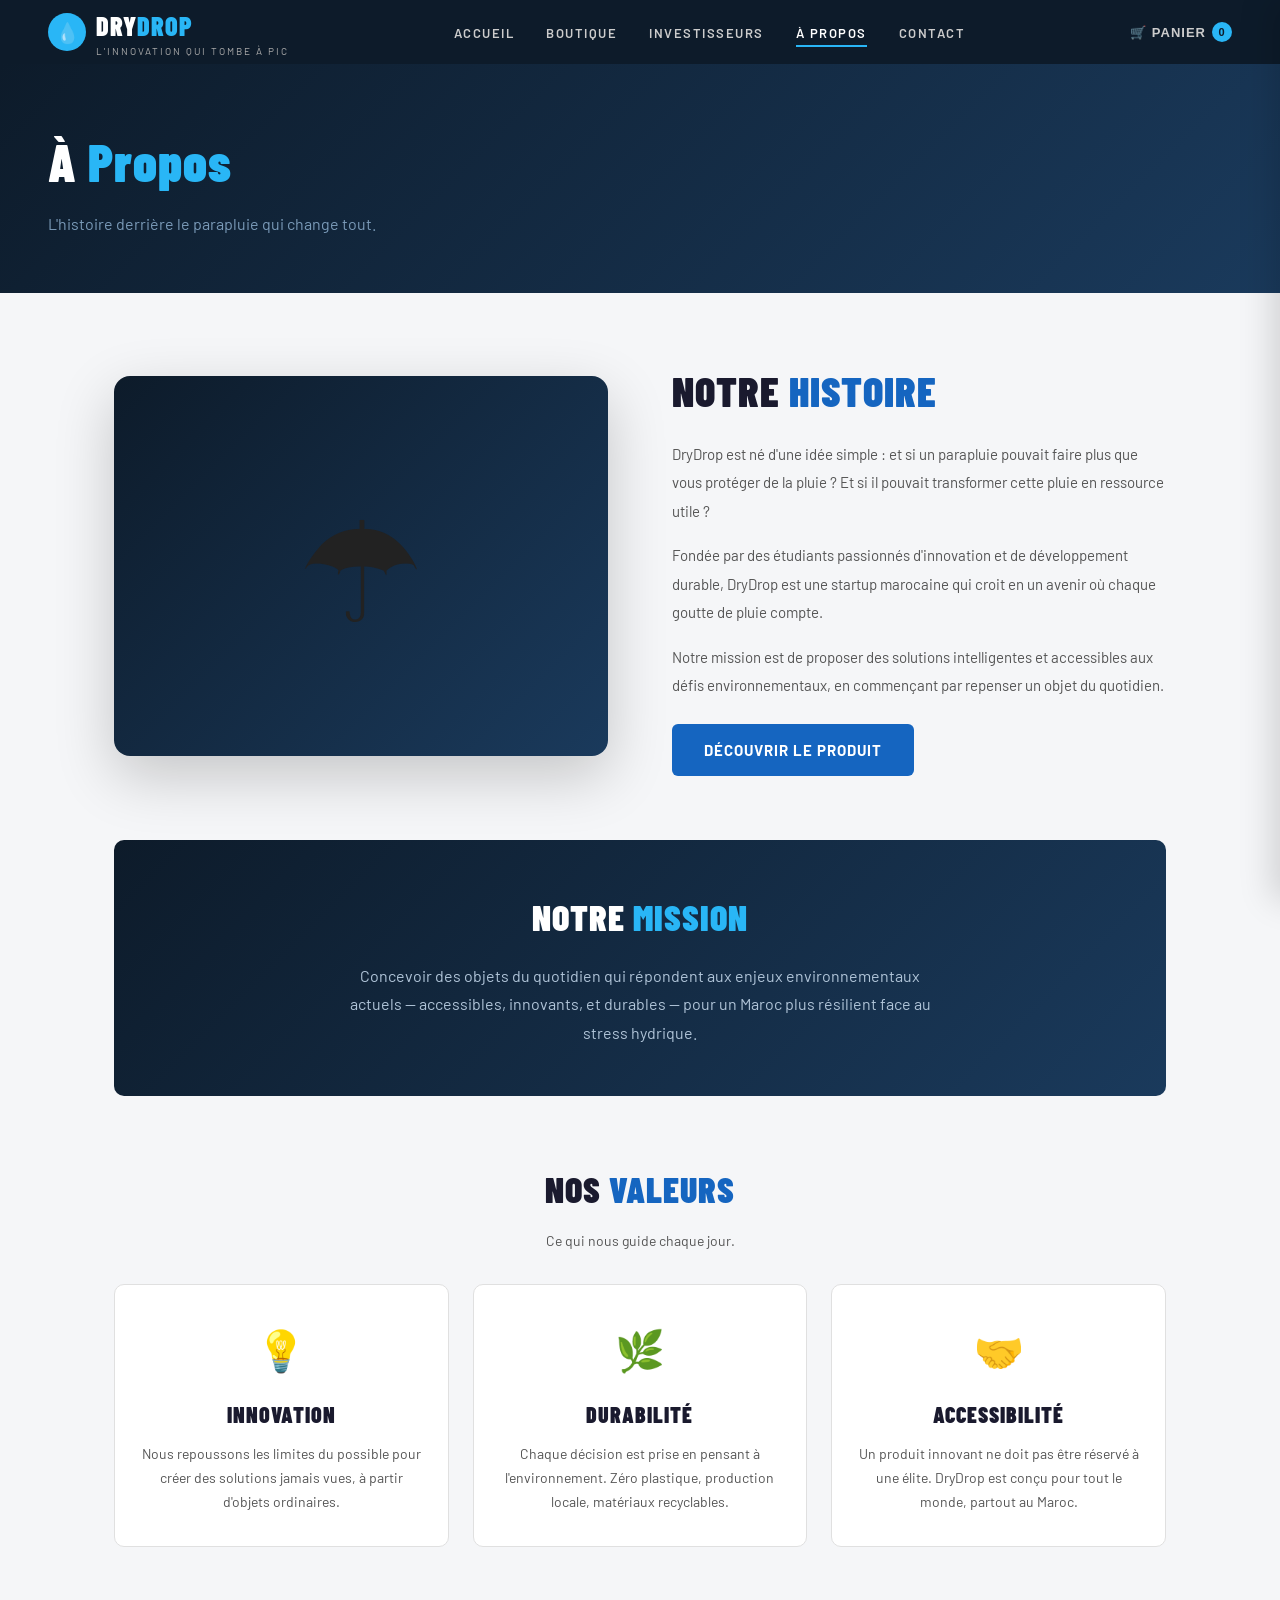
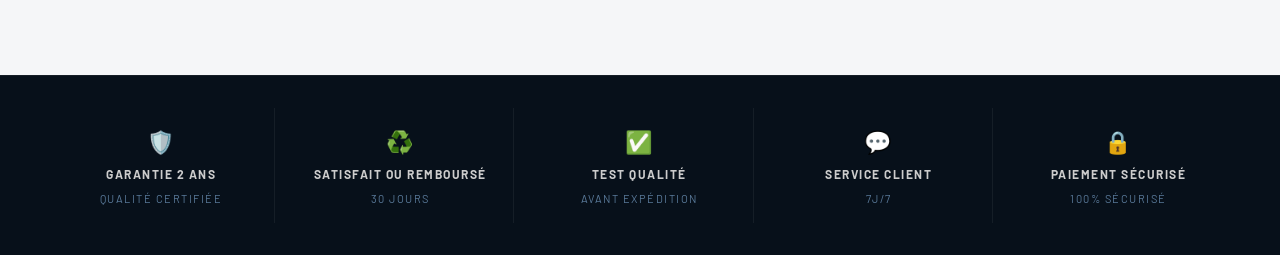
==== apropos.html @ ead41c9c "Add files via upload" ====
<!DOCTYPE html>
<html lang="fr">
<head>
<meta charset="UTF-8">
<meta name="viewport" content="width=device-width, initial-scale=1.0">
<title>DryDrop – À Propos</title>
<link href="https://fonts.googleapis.com/css2?family=Barlow+Condensed:wght@700;800;900&family=Barlow:wght@400;500;600;700&display=swap" rel="stylesheet">
<link rel="stylesheet" href="style.css">
<style>
  .about-grid { display:grid; grid-template-columns:1fr 1fr; gap:64px; align-items:center; margin-bottom:64px; }
  .about-visual { background:linear-gradient(135deg,#0d1b2a,#1a3a5c); border-radius:16px; height:380px; display:flex; align-items:center; justify-content:center; font-size:140px; box-shadow:0 20px 60px rgba(0,0,0,0.2); }
  .about-text h2 { font-family:'Barlow Condensed',sans-serif; font-size:42px; font-weight:900; letter-spacing:1px; text-transform:uppercase; color:var(--dark); margin-bottom:16px; }
  .about-text h2 span { color:var(--blue); }
  .about-text p { font-size:15px; color:var(--text-muted); line-height:1.9; margin-bottom:16px; }
  .values-grid { display:grid; grid-template-columns:repeat(3,1fr); gap:24px; margin-bottom:64px; }
  .value-card { background:#fff; border-radius:10px; padding:32px 24px; border:1px solid var(--border); text-align:center; }
  .value-icon { font-size:40px; margin-bottom:16px; display:block; }
  .value-card h3 { font-family:'Barlow Condensed',sans-serif; font-size:22px; font-weight:900; text-transform:uppercase; letter-spacing:1px; color:var(--dark); margin-bottom:10px; }
  .value-card p { font-size:14px; color:var(--text-muted); line-height:1.7; }
  .team-grid { display:grid; grid-template-columns:repeat(3,1fr); gap:24px; }
  .team-card { background:#fff; border-radius:10px; padding:28px; border:1px solid var(--border); text-align:center; }
  .team-avatar { width:72px; height:72px; border-radius:50%; background:linear-gradient(135deg,#1565C0,#29B6F6); display:flex; align-items:center; justify-content:center; font-size:28px; margin:0 auto 16px; }
  .team-card h4 { font-family:'Barlow Condensed',sans-serif; font-size:20px; font-weight:900; letter-spacing:1px; color:var(--dark); margin-bottom:4px; }
  .team-card .role { font-size:12px; font-weight:700; letter-spacing:2px; text-transform:uppercase; color:var(--blue); margin-bottom:10px; }
  .team-card p { font-size:13px; color:var(--text-muted); line-height:1.6; }
  .mission-banner { background:linear-gradient(135deg,#0d1b2a,#1a3a5c); color:#fff; border-radius:10px; padding:48px; text-align:center; margin-bottom:64px; }
  .mission-banner h2 { font-family:'Barlow Condensed',sans-serif; font-size:36px; font-weight:900; letter-spacing:1px; text-transform:uppercase; margin-bottom:16px; }
  .mission-banner h2 span { color:var(--blue-accent); }
  .mission-banner p { font-size:16px; color:#b0c4d8; max-width:600px; margin:0 auto; line-height:1.8; }
</style>
</head>
<body>
<nav>
  <a class="logo" href="index.html">
    <div class="logo-icon">💧</div>
    <div><div class="logo-text">DRY<span>DROP</span></div><span class="logo-sub">L'innovation qui tombe à pic</span></div>
  </a>
  <ul>
    <li><a href="index.html">Accueil</a></li>
    <li><a href="boutique.html">Boutique</a></li>
    <li><a href="investisseurs.html">Investisseurs</a></li>
    <li><a href="apropos.html" class="active">À Propos</a></li>
    <li><a href="contact.html">Contact</a></li>
  </ul>
  <button class="cart-btn" onclick="openCart()">🛒 Panier <span class="cart-count" id="cart-count">0</span></button>
</nav>

<div class="page-header">
  <h1>À <span>Propos</span></h1>
  <p>L'histoire derrière le parapluie qui change tout.</p>
</div>

<div class="section">

  <!-- STORY -->
  <div class="about-grid">
    <div class="about-visual">☂</div>
    <div class="about-text">
      <h2>Notre <span>Histoire</span></h2>
      <p>DryDrop est né d'une idée simple : et si un parapluie pouvait faire plus que vous protéger de la pluie ? Et si il pouvait transformer cette pluie en ressource utile ?</p>
      <p>Fondée par des étudiants passionnés d'innovation et de développement durable, DryDrop est une startup marocaine qui croit en un avenir où chaque goutte de pluie compte.</p>
      <p>Notre mission est de proposer des solutions intelligentes et accessibles aux défis environnementaux, en commençant par repenser un objet du quotidien.</p>
      <a href="boutique.html" class="btn-primary" style="margin-top:8px;">Découvrir le produit</a>
    </div>
  </div>

  <!-- MISSION -->
  <div class="mission-banner">
    <h2>Notre <span>Mission</span></h2>
    <p>Concevoir des objets du quotidien qui répondent aux enjeux environnementaux actuels — accessibles, innovants, et durables — pour un Maroc plus résilient face au stress hydrique.</p>
  </div>

  <!-- VALUES -->
  <div class="section-title" style="text-align:center;">Nos <span>Valeurs</span></div>
  <div class="section-sub" style="text-align:center;margin-bottom:32px;">Ce qui nous guide chaque jour.</div>
  <div class="values-grid">
    <div class="value-card"><span class="value-icon">💡</span><h3>Innovation</h3><p>Nous repoussons les limites du possible pour créer des solutions jamais vues, à partir d'objets ordinaires.</p></div>
    <div class="value-card"><span class="value-icon">🌿</span><h3>Durabilité</h3><p>Chaque décision est prise en pensant à l'environnement. Zéro plastique, production locale, matériaux recyclables.</p></div>
    <div class="value-card"><span class="value-icon">🤝</span><h3>Accessibilité</h3><p>Un produit innovant ne doit pas être réservé à une élite. DryDrop est conçu pour tout le monde, partout au Maroc.</p></div>
  </div>

</div>

<footer>
  <div class="footer-item"><span class="footer-icon">🛡️</span><strong>Garantie 2 ans</strong><span>Qualité certifiée</span></div>
  <div class="footer-item"><span class="footer-icon">♻️</span><strong>Satisfait ou remboursé</strong><span>30 jours</span></div>
  <div class="footer-item"><span class="footer-icon">✅</span><strong>Test qualité</strong><span>Avant expédition</span></div>
  <div class="footer-item"><span class="footer-icon">💬</span><strong>Service client</strong><span>7j/7</span></div>
  <div class="footer-item"><span class="footer-icon">🔒</span><strong>Paiement sécurisé</strong><span>100% sécurisé</span></div>
</footer>
<div class="cart-overlay" id="cart-overlay" onclick="closeCart()"></div>
<div class="cart-sidebar" id="cart-sidebar">
  <div class="cart-header"><h2>🛒 Mon Panier</h2><button class="cart-close" onclick="closeCart()">✕</button></div>
  <div class="cart-body" id="cart-body"><div class="cart-empty"><span class="empty-icon">🛒</span>Votre panier est vide.</div></div>
  <div class="cart-footer" id="cart-footer" style="display:none;">
    <div class="cart-total"><span>Total</span><strong id="cart-total">0 MAD</strong></div>
    <button class="checkout-btn" onclick="checkout()">✅ Valider la commande</button>
    <button class="clear-btn" onclick="clearCart()">🗑️ Vider le panier</button>
  </div>
</div>
<div class="toast" id="toast"></div>
<script src="cart.js"></script>
</body>
</html>
---- style.css ----
*, *::before, *::after { box-sizing: border-box; margin: 0; padding: 0; }

:root {
  --blue: #1565C0;
  --blue-light: #1E88E5;
  --blue-accent: #29B6F6;
  --dark: #1a1a2e;
  --text: #222;
  --text-muted: #555;
  --border: #e0e0e0;
  --bg: #f5f6f8;
  --white: #fff;
  --green: #2e7d32;
  --radius: 10px;
}

body { font-family: 'Barlow', sans-serif; background: var(--bg); color: var(--text); font-size: 15px; line-height: 1.6; }

/* NAV */
nav { background: #0d1b2a; display: flex; align-items: center; justify-content: space-between; padding: 0 48px; height: 64px; position: sticky; top: 0; z-index: 100; }
.logo { display: flex; align-items: center; gap: 10px; text-decoration: none; }
.logo-text { font-family: 'Barlow Condensed', sans-serif; font-size: 26px; font-weight: 900; color: #fff; letter-spacing: 1px; }
.logo-text span { color: var(--blue-accent); }
.logo-sub { font-size: 10px; color: #aaa; letter-spacing: 2px; text-transform: uppercase; margin-top: -4px; display: block; }
.logo-icon { width: 38px; height: 38px; background: var(--blue-accent); border-radius: 50%; display: flex; align-items: center; justify-content: center; font-size: 20px; }
nav ul { list-style: none; display: flex; gap: 32px; }
nav ul a { color: #ccc; text-decoration: none; font-size: 13px; font-weight: 600; letter-spacing: 1.5px; text-transform: uppercase; transition: color .2s; padding-bottom: 4px; border-bottom: 2px solid transparent; }
nav ul a:hover, nav ul a.active { color: #fff; border-bottom-color: var(--blue-accent); }
.cart-btn { color: #ccc; font-size: 13px; font-weight: 600; letter-spacing: 1px; text-transform: uppercase; display: flex; align-items: center; gap: 6px; background: none; border: none; cursor: pointer; }
.cart-btn:hover { color: #fff; }
.cart-count { background: var(--blue-accent); color: #0d1b2a; font-size: 11px; font-weight: 900; width: 20px; height: 20px; border-radius: 50%; display: flex; align-items: center; justify-content: center; transition: transform .2s; }
.cart-count.bump { transform: scale(1.4); }

/* CART SIDEBAR */
.cart-overlay { position: fixed; inset: 0; background: rgba(0,0,0,0.5); z-index: 998; opacity: 0; pointer-events: none; transition: opacity .25s; }
.cart-overlay.open { opacity: 1; pointer-events: all; }
.cart-sidebar { position: fixed; top: 0; right: 0; width: 380px; height: 100%; background: #fff; z-index: 999; display: flex; flex-direction: column; transform: translateX(100%); transition: transform .3s cubic-bezier(.4,0,.2,1); box-shadow: -8px 0 32px rgba(0,0,0,0.15); }
.cart-sidebar.open { transform: translateX(0); }
.cart-header { background: #0d1b2a; color: #fff; padding: 20px 24px; display: flex; justify-content: space-between; align-items: center; flex-shrink: 0; }
.cart-header h2 { font-family: 'Barlow Condensed', sans-serif; font-size: 22px; font-weight: 900; letter-spacing: 1px; text-transform: uppercase; }
.cart-close { background: none; border: none; color: #aaa; font-size: 24px; cursor: pointer; line-height: 1; transition: color .15s; }
.cart-close:hover { color: #fff; }
.cart-body { flex: 1; overflow-y: auto; padding: 24px; }
.cart-empty { text-align: center; color: var(--text-muted); margin-top: 60px; font-size: 15px; }
.cart-empty .empty-icon { font-size: 48px; margin-bottom: 12px; display: block; }
.cart-item { display: flex; align-items: center; gap: 16px; padding: 16px 0; border-bottom: 1px solid var(--border); animation: slideIn .2s ease; }
@keyframes slideIn { from { opacity: 0; transform: translateY(-8px); } to { opacity: 1; transform: translateY(0); } }
.cart-item-icon { width: 56px; height: 56px; background: var(--bg); border-radius: 8px; display: flex; align-items: center; justify-content: center; font-size: 28px; flex-shrink: 0; border: 1px solid var(--border); }
.cart-item-info { flex: 1; }
.cart-item-info strong { display: block; font-size: 14px; font-weight: 700; color: var(--dark); margin-bottom: 4px; }
.cart-item-info .item-price { font-size: 13px; color: var(--blue); font-weight: 700; }
.cart-item-qty { display: flex; align-items: center; gap: 8px; margin-top: 8px; }
.qty-btn { width: 26px; height: 26px; border: 1px solid var(--border); border-radius: 4px; background: #fff; font-size: 16px; cursor: pointer; display: flex; align-items: center; justify-content: center; font-weight: 700; color: var(--dark); transition: background .15s; }
.qty-btn:hover { background: var(--bg); }
.qty-val { font-size: 14px; font-weight: 700; min-width: 20px; text-align: center; }
.cart-item-remove { background: none; border: none; color: #bbb; font-size: 18px; cursor: pointer; padding: 4px; transition: color .15s; }
.cart-item-remove:hover { color: #e53935; }
.cart-footer { padding: 20px 24px; border-top: 2px solid var(--border); flex-shrink: 0; background: var(--bg); }
.cart-total { display: flex; justify-content: space-between; align-items: center; margin-bottom: 16px; }
.cart-total span { font-size: 15px; color: var(--text-muted); font-weight: 600; }
.cart-total strong { font-family: 'Barlow Condensed', sans-serif; font-size: 26px; font-weight: 900; color: var(--blue); }
.checkout-btn { width: 100%; background: var(--blue); color: #fff; border: none; border-radius: 8px; padding: 16px; font-size: 15px; font-weight: 700; letter-spacing: 1px; text-transform: uppercase; cursor: pointer; transition: background .2s; margin-bottom: 10px; }
.checkout-btn:hover { background: var(--blue-light); }
.clear-btn { width: 100%; background: none; color: var(--text-muted); border: 1px solid var(--border); border-radius: 8px; padding: 10px; font-size: 13px; font-weight: 600; cursor: pointer; transition: background .15s; }
.clear-btn:hover { background: #fce4e4; color: #e53935; border-color: #e53935; }

/* TOAST */
.toast { position: fixed; bottom: 32px; left: 50%; transform: translateX(-50%) translateY(80px); background: #0d1b2a; color: #fff; padding: 14px 28px; border-radius: 40px; font-size: 14px; font-weight: 600; z-index: 1000; opacity: 0; transition: transform .3s ease, opacity .3s ease; white-space: nowrap; border-left: 4px solid var(--blue-accent); box-shadow: 0 8px 24px rgba(0,0,0,0.3); }
.toast.show { opacity: 1; transform: translateX(-50%) translateY(0); }

/* SHARED */
.section { max-width: 1100px; margin: 0 auto; padding: 64px 24px; }
.section-title { font-family: 'Barlow Condensed', sans-serif; font-size: 36px; font-weight: 900; letter-spacing: 1px; text-transform: uppercase; margin-bottom: 12px; color: var(--dark); }
.section-title span { color: var(--blue); }
.section-sub { font-size: 14px; color: var(--text-muted); margin-bottom: 40px; }
.btn-primary { background: var(--blue); color: #fff; padding: 14px 32px; border: none; border-radius: 6px; font-size: 15px; font-weight: 700; letter-spacing: 1px; text-transform: uppercase; cursor: pointer; transition: background .2s, transform .15s; text-decoration: none; display: inline-flex; align-items: center; gap: 8px; font-family: 'Barlow', sans-serif; }
.btn-primary:hover { background: var(--blue-light); transform: translateY(-1px); }
.btn-outline { border: 2px solid var(--blue-accent); color: var(--blue-accent); background: transparent; padding: 12px 28px; border-radius: 6px; font-size: 14px; font-weight: 700; letter-spacing: 1px; text-transform: uppercase; cursor: pointer; transition: background .2s, color .2s; text-decoration: none; display: inline-flex; align-items: center; gap: 8px; font-family: 'Barlow', sans-serif; }
.btn-outline:hover { background: var(--blue-accent); color: var(--dark); }

/* PAGE HEADER */
.page-header { background: linear-gradient(135deg, #0d1b2a, #1a3a5c); color: #fff; padding: 56px 48px; }
.page-header h1 { font-family: 'Barlow Condensed', sans-serif; font-size: 52px; font-weight: 900; letter-spacing: 1px; margin-bottom: 8px; }
.page-header h1 span { color: var(--blue-accent); }
.page-header p { color: #7a9ab8; font-size: 16px; }

/* FOOTER */
footer { background: #07101a; color: #5a7a9a; display: grid; grid-template-columns: repeat(5, 1fr); padding: 32px 48px; gap: 12px; align-items: center; text-align: center; font-size: 11px; text-transform: uppercase; letter-spacing: 1.5px; border-top: 1px solid rgba(255,255,255,0.06); }
.footer-item { display: flex; flex-direction: column; align-items: center; gap: 6px; padding: 16px 8px; border-right: 1px solid rgba(255,255,255,0.06); }
.footer-item:last-child { border-right: none; }
.footer-icon { font-size: 22px; color: #7a9ab8; }
.footer-item strong { display: block; color: #ccc; font-size: 12px; font-weight: 700; }
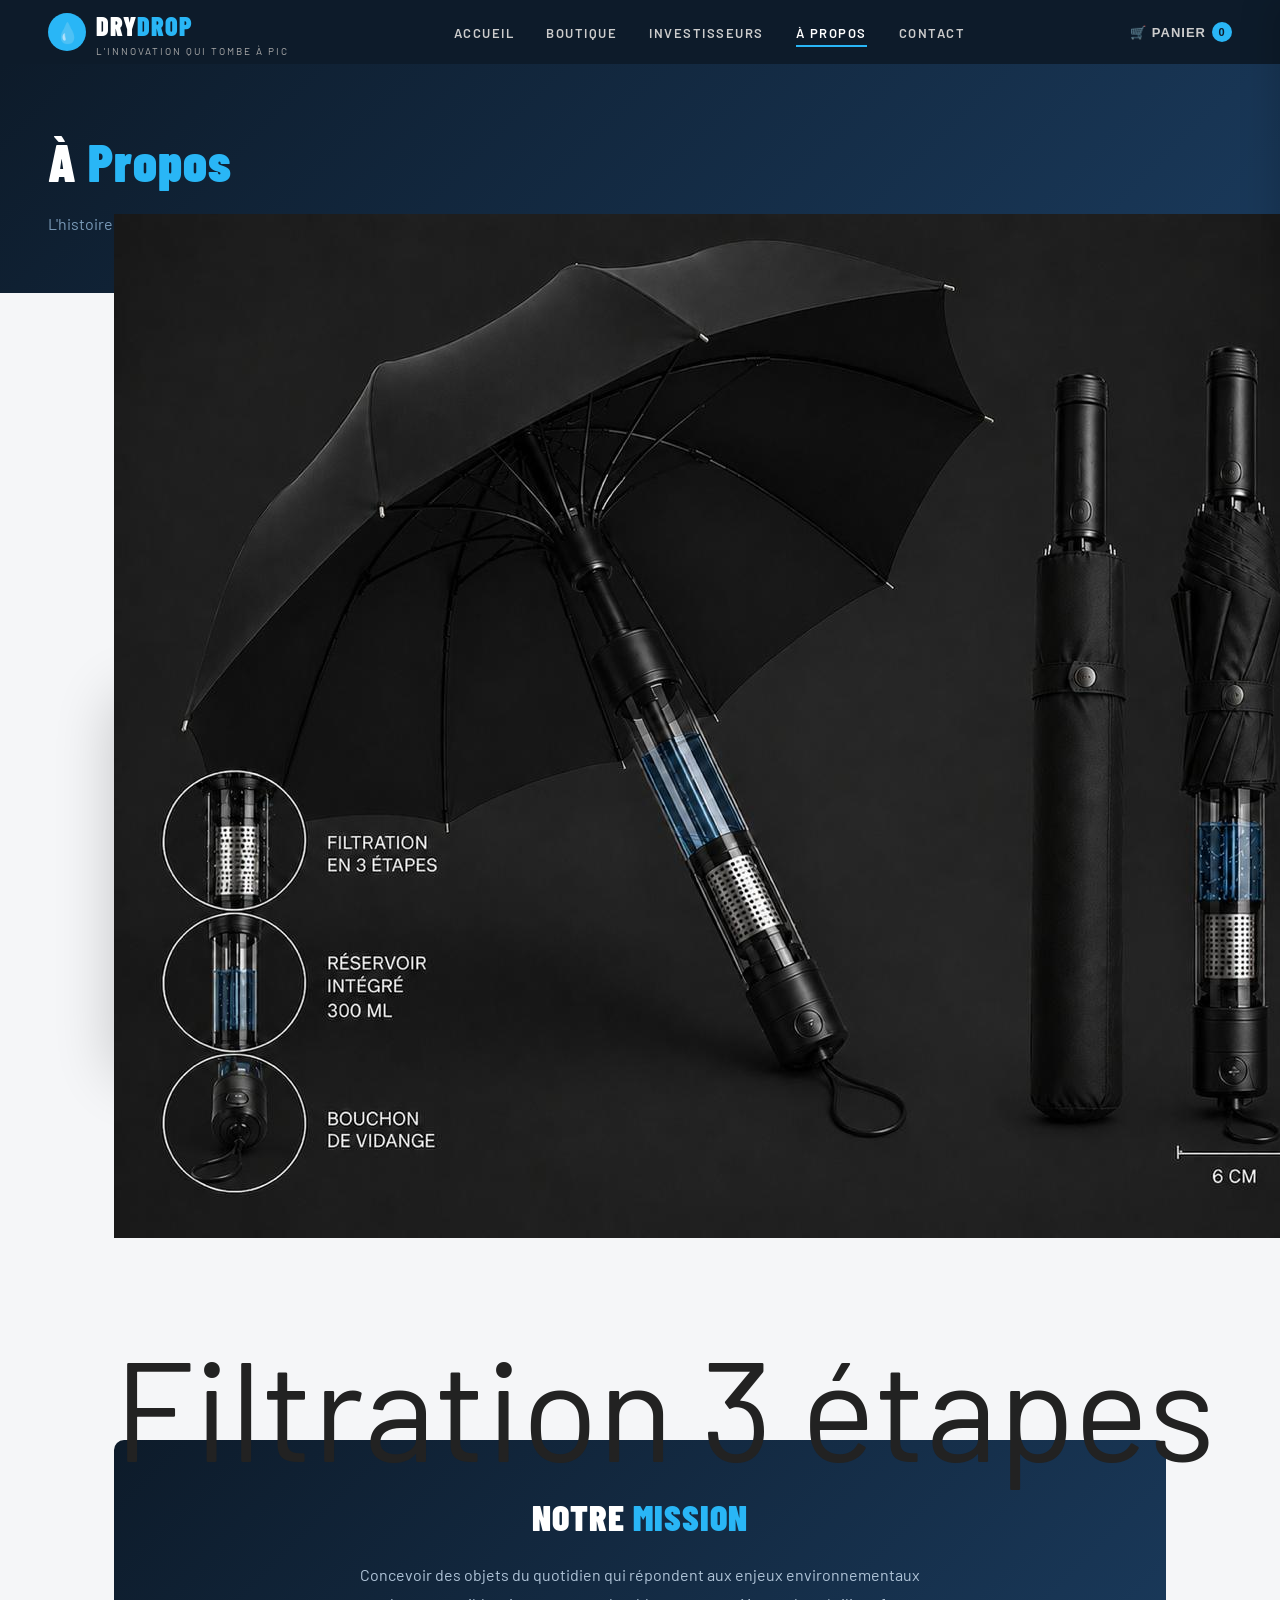
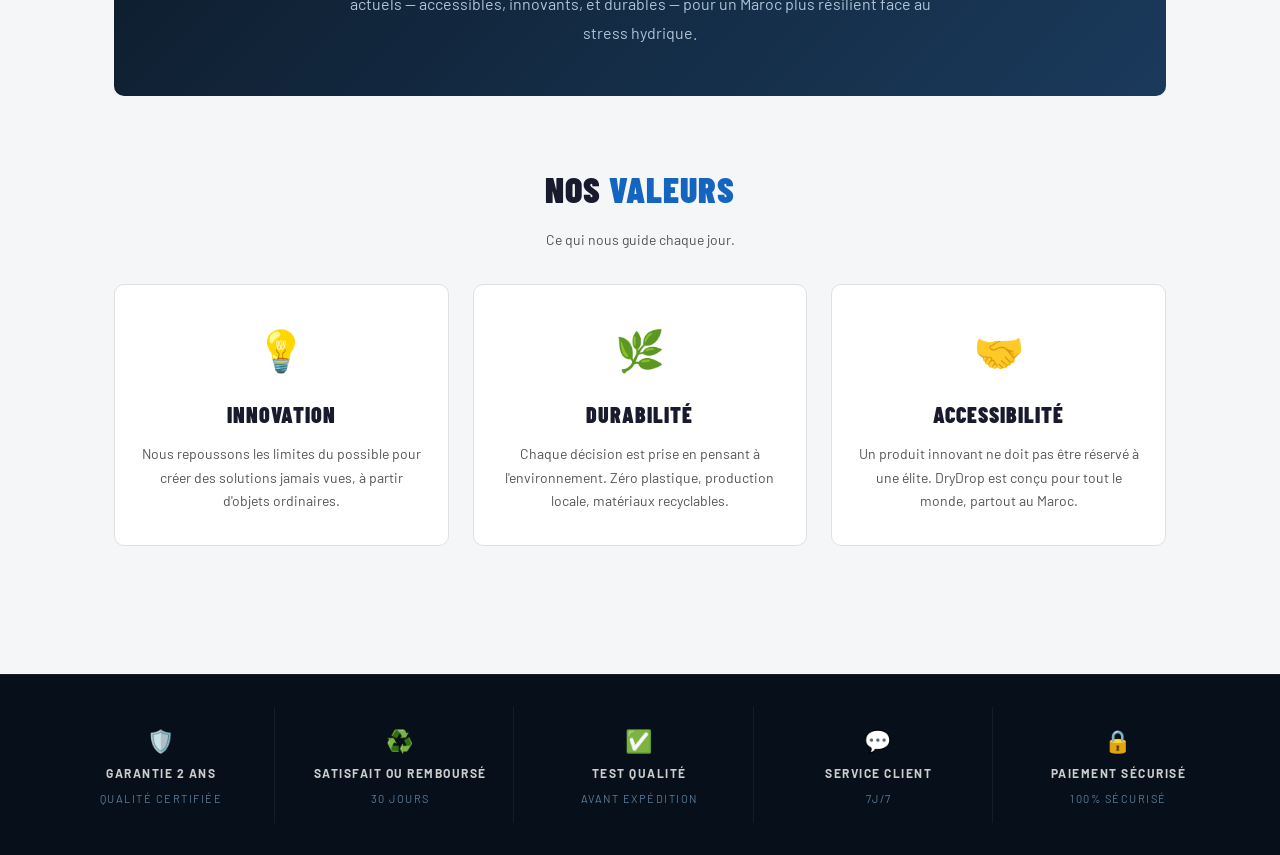
==== commit 8b8ff030: "Update apropos.html" ====
--- a/apropos.html
+++ b/apropos.html
@@ -54,7 +54,10 @@
 
   <!-- STORY -->
   <div class="about-grid">
-    <div class="about-visual">☂</div>
+    <div class="about-visual"> <div class="umbrella-wrap">
+      <img src="parapluie_noir.jpeg" alt="DryDrop Noir Minuit">
+      <div class="umbrella-label">Filtration 3 étapes</div>
+    </div></div>
     <div class="about-text">
       <h2>Notre <span>Histoire</span></h2>
       <p>DryDrop est né d'une idée simple : et si un parapluie pouvait faire plus que vous protéger de la pluie ? Et si il pouvait transformer cette pluie en ressource utile ?</p>
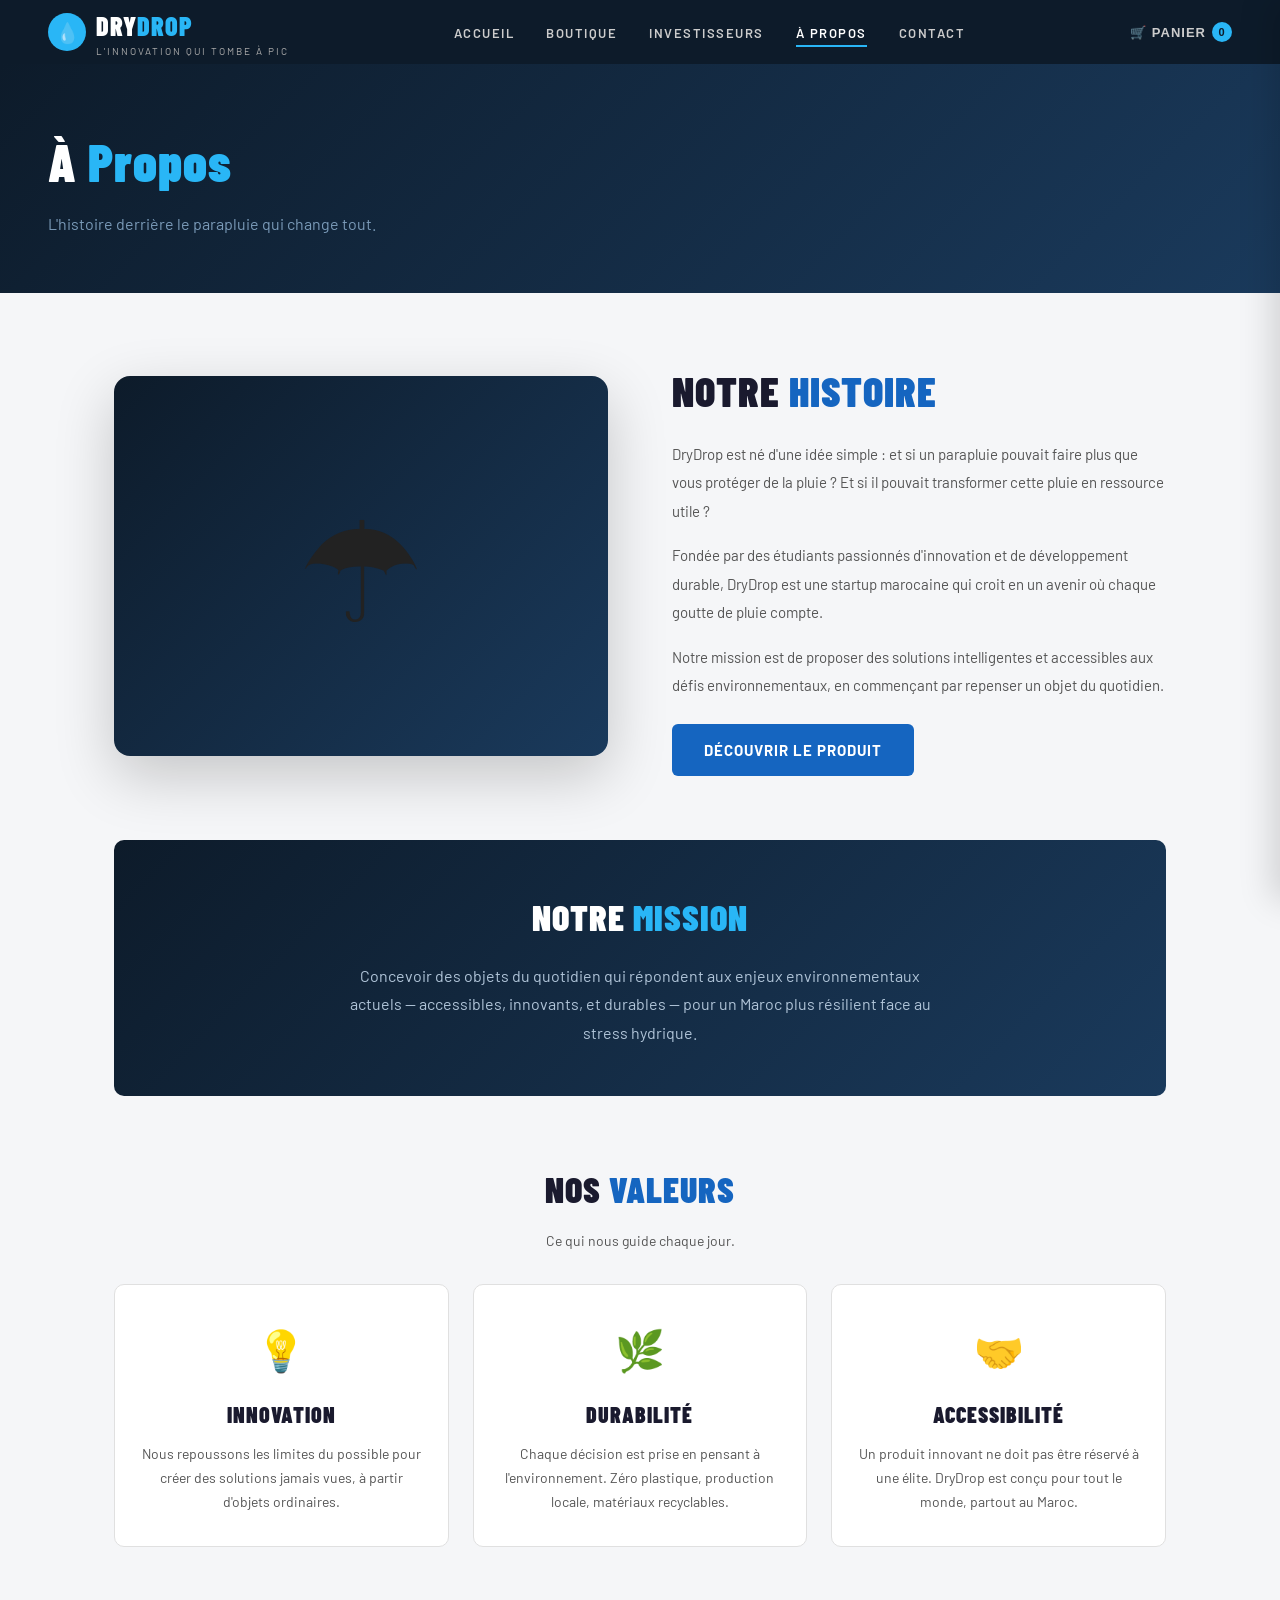
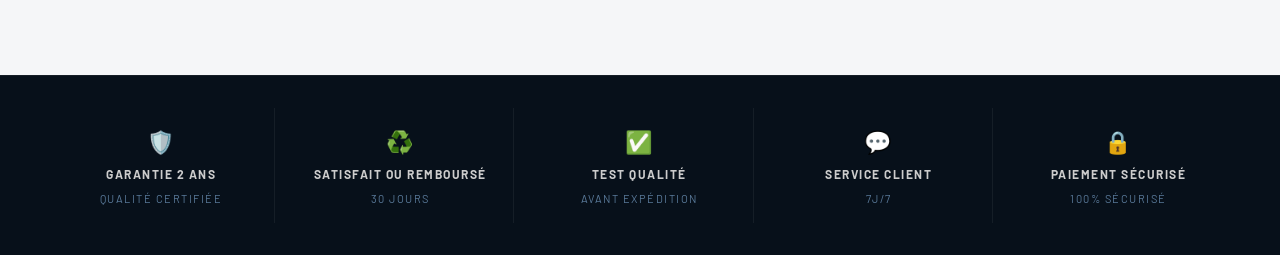
==== commit 5fd1c9f4: "Add files via upload" ====
--- a/apropos.html
+++ b/apropos.html
@@ -42,8 +42,24 @@
     <li><a href="apropos.html" class="active">À Propos</a></li>
     <li><a href="contact.html">Contact</a></li>
   </ul>
+  <button class="hamburger" id="hamburger" onclick="toggleMenu()" aria-label="Menu">
+    <span></span><span></span><span></span>
+  </button>
   <button class="cart-btn" onclick="openCart()">🛒 Panier <span class="cart-count" id="cart-count">0</span></button>
 </nav>
+<div class="mobile-menu" id="mobile-menu">
+  <a href="index.html">Accueil</a>
+  <a href="boutique.html">Boutique</a>
+  <a href="investisseurs.html">Investisseurs</a>
+  <a href="apropos.html" class="active">À Propos</a>
+  <a href="contact.html">Contact</a>
+</div>
+<script>
+function toggleMenu() {
+  document.getElementById('mobile-menu').classList.toggle('open');
+  document.getElementById('hamburger').classList.toggle('open');
+}
+</script>
 
 <div class="page-header">
   <h1>À <span>Propos</span></h1>
@@ -54,10 +70,7 @@
 
   <!-- STORY -->
   <div class="about-grid">
-    <div class="about-visual"> <div class="umbrella-wrap">
-      <img src="parapluie_noir.jpeg" alt="DryDrop Noir Minuit">
-      <div class="umbrella-label">Filtration 3 étapes</div>
-    </div></div>
+    <div class="about-visual">☂</div>
     <div class="about-text">
       <h2>Notre <span>Histoire</span></h2>
       <p>DryDrop est né d'une idée simple : et si un parapluie pouvait faire plus que vous protéger de la pluie ? Et si il pouvait transformer cette pluie en ressource utile ?</p>
--- a/style.css
+++ b/style.css
@@ -90,3 +90,113 @@
 .footer-item:last-child { border-right: none; }
 .footer-icon { font-size: 22px; color: #7a9ab8; }
 .footer-item strong { display: block; color: #ccc; font-size: 12px; font-weight: 700; }
+
+/* HAMBURGER — hidden on desktop */
+.hamburger { display: none; flex-direction: column; gap: 5px; cursor: pointer; padding: 8px; background: none; border: none; order: 2; }
+.hamburger span { display: block; width: 22px; height: 2px; background: #ccc; border-radius: 2px; transition: all .3s; }
+.hamburger.open span:nth-child(1) { transform: translateY(7px) rotate(45deg); }
+.hamburger.open span:nth-child(2) { opacity: 0; }
+.hamburger.open span:nth-child(3) { transform: translateY(-7px) rotate(-45deg); }
+.mobile-menu { display: none; position: fixed; top: 56px; left: 0; right: 0; background: #0d1b2a; z-index: 99; padding: 8px 0; border-bottom: 2px solid rgba(41,182,246,0.3); flex-direction: column; box-shadow: 0 8px 24px rgba(0,0,0,0.3); }
+.mobile-menu.open { display: flex; }
+.mobile-menu a { color: #ccc; text-decoration: none; font-size: 14px; font-weight: 600; letter-spacing: 1.5px; text-transform: uppercase; padding: 14px 24px; border-bottom: 1px solid rgba(255,255,255,0.06); display: block; transition: background .2s, color .2s; }
+.mobile-menu a:last-child { border-bottom: none; }
+.mobile-menu a:hover, .mobile-menu a.active { color: #fff; background: rgba(41,182,246,0.08); border-left: 3px solid var(--blue-accent); padding-left: 21px; }
+
+/* =====================
+   MOBILE RESPONSIVE
+   ===================== */
+@media (max-width: 768px) {
+  .hamburger { display: flex; }
+
+  /* CART SIDEBAR */
+  .cart-sidebar { width: 100%; }
+
+  /* TOAST */
+  .toast { font-size: 12px; padding: 12px 20px; bottom: 20px; white-space: normal; text-align: center; max-width: 90vw; }
+
+  /* PAGE HEADER */
+  .page-header { padding: 32px 20px; }
+  .page-header h1 { font-size: 36px; }
+  .page-header p { font-size: 14px; }
+
+  /* SECTION */
+  .section { padding: 40px 16px; }
+  .section-title { font-size: 28px; }
+
+  /* FOOTER */
+  footer { grid-template-columns: repeat(2, 1fr); padding: 24px 16px; gap: 0; }
+  .footer-item { border-right: none; border-bottom: 1px solid rgba(255,255,255,0.06); padding: 12px 8px; }
+  .footer-item:nth-child(odd) { border-right: 1px solid rgba(255,255,255,0.06); }
+  .footer-item:last-child { grid-column: span 2; border-bottom: none; }
+
+  /* ---- INDEX.HTML ---- */
+
+  /* Hero */
+  .hero { grid-template-columns: 1fr; padding: 40px 20px 32px; gap: 36px; min-height: auto; text-align: center; }
+  .hero-text h1 { font-size: 52px; }
+  .hero-text p { font-size: 14px; max-width: 100%; margin-left: auto; margin-right: auto; }
+  .hero-cta { justify-content: center; flex-wrap: wrap; gap: 12px; }
+  .hero-visual { align-items: center; }
+  .umbrella-wrap { width: 220px; height: 260px; }
+  .hero-badges { gap: 16px; }
+  .hero-badge .icon { font-size: 22px; }
+
+  /* Features strip */
+  .features-strip { grid-template-columns: 1fr 1fr; }
+  .feature-item { padding: 16px; gap: 10px; border-right: none; border-bottom: 1px solid var(--border); }
+  .feature-item:nth-child(odd) { border-right: 1px solid var(--border); }
+
+  /* How it works */
+  .steps { grid-template-columns: 1fr; gap: 20px; }
+  .steps::before { display: none; }
+
+  /* Eco banner */
+  .eco-banner { flex-direction: column; padding: 28px 20px; margin: 0 16px 40px; gap: 20px; border-radius: var(--radius); text-align: center; }
+  .eco-grid { grid-template-columns: 1fr 1fr; gap: 14px; }
+
+  /* Testimonials */
+  .testimonials-grid { grid-template-columns: 1fr; gap: 16px; }
+  .rating-header .score { font-size: 36px; }
+
+  /* CTA section */
+  .cta-section { padding: 48px 20px; }
+  .cta-section h2 { font-size: 36px; }
+  .cta-price { font-size: 36px; }
+  .cta-actions { flex-direction: column; align-items: center; }
+  .btn-large { padding: 16px 32px; font-size: 15px; width: 100%; justify-content: center; }
+
+  /* ---- BOUTIQUE.HTML ---- */
+  .product-layout { grid-template-columns: 1fr; gap: 32px; }
+  .product-visual { position: static; }
+  .product-img-wrap { height: 300px; }
+  .product-name { font-size: 40px; }
+  .product-price { font-size: 34px; }
+  .specs-grid { grid-template-columns: 1fr; gap: 16px; }
+  .add-btn { padding: 16px; font-size: 15px; }
+
+  /* ---- CONTACT.HTML ---- */
+  .contact-layout { grid-template-columns: 1fr; gap: 32px; }
+  .form-grid { grid-template-columns: 1fr; gap: 0; }
+  .form-card { padding: 24px 16px; }
+
+  /* ---- INVESTISSEURS.HTML ---- */
+  .kpi-grid { grid-template-columns: 1fr 1fr; gap: 12px; }
+  .kpi-val { font-size: 30px; }
+  .mkt-grid { grid-template-columns: 1fr 1fr; gap: 12px; }
+  .prod-grid { grid-template-columns: 1fr 1fr; gap: 12px; }
+  .two-col { grid-template-columns: 1fr; }
+  .comments-grid { grid-template-columns: 1fr; }
+  table { font-size: 12px; }
+  thead th, tbody td, tfoot td { padding: 10px 8px; }
+
+  /* ---- APROPOS.HTML ---- */
+  .about-grid { grid-template-columns: 1fr; gap: 32px; }
+  .about-visual { height: 220px; font-size: 80px; }
+  .about-text h2 { font-size: 30px; }
+  .values-grid { grid-template-columns: 1fr; gap: 16px; }
+  .team-grid { grid-template-columns: 1fr; gap: 16px; }
+  .mission-banner { padding: 32px 20px; }
+  .mission-banner h2 { font-size: 26px; }
+
+}
